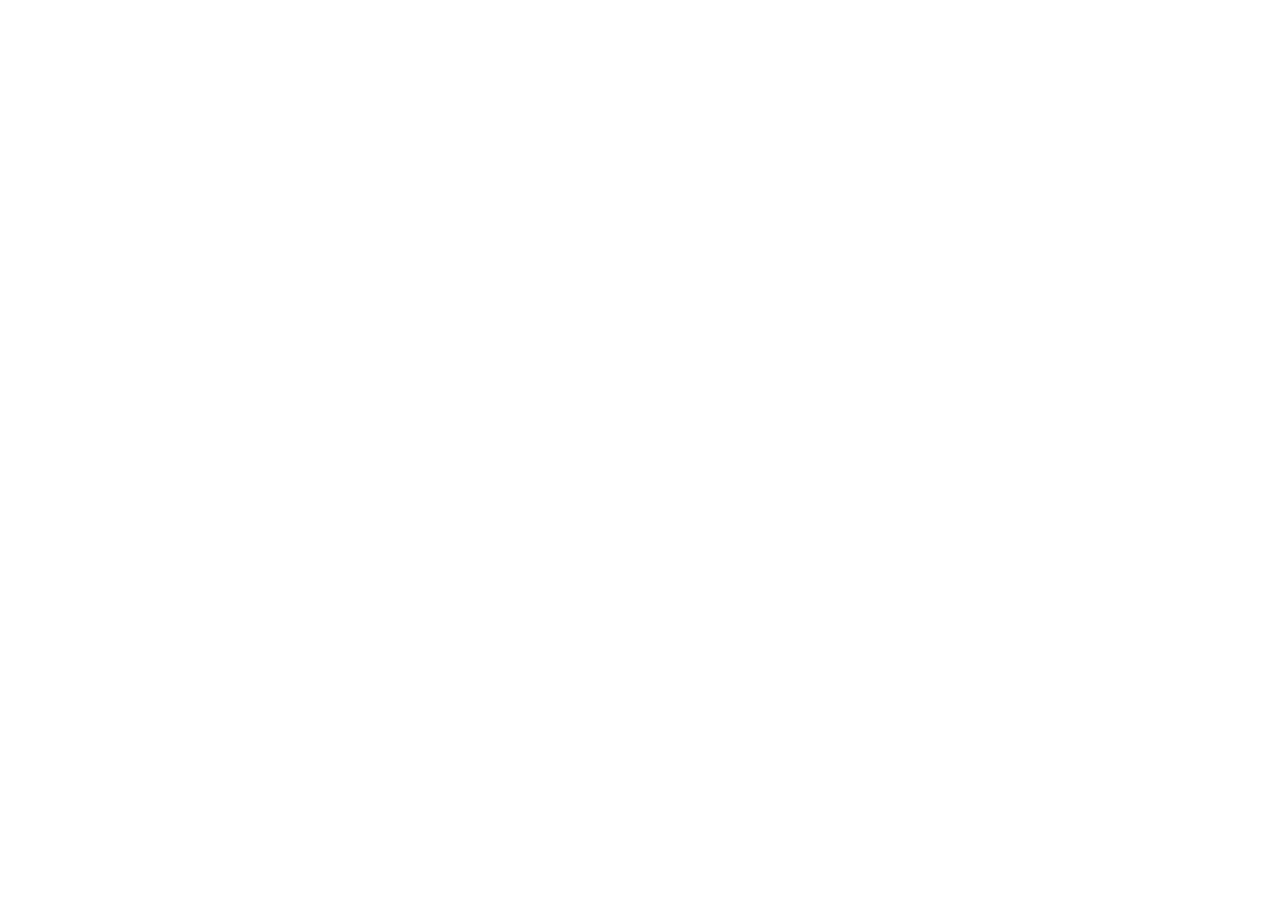
==== Assignment2/index.html @ fe0dda0d "Added a new file directory for assignment 2" ====
<!DOCTYPE html>
<html lang="en">
<head>
    <meta charset="UTF-8">
    <meta name="viewport" content="width=device-width, initial-scale=1.0">
    <title>Document</title>
    <!-- add the font family of your choice -->
    <link rel="stylesheet" href="reset.css">
    <link rel="stylesheet" href="style.css">
    <script src="script.js" defer=""></script>
  <style>undefined</style><link rel="preconnect" href="https://fonts.googleapis.com" crossorigin="use-credentials"><link rel="preconnect" href="https://fonts.gstatic.com"><link rel="stylesheet" href="https://fonts.googleapis.com/css2?family=Mulish:wght@200;300;400;500;600;700;800;900&amp;display=swa">
</head>
<body>
    
</body>
</html>
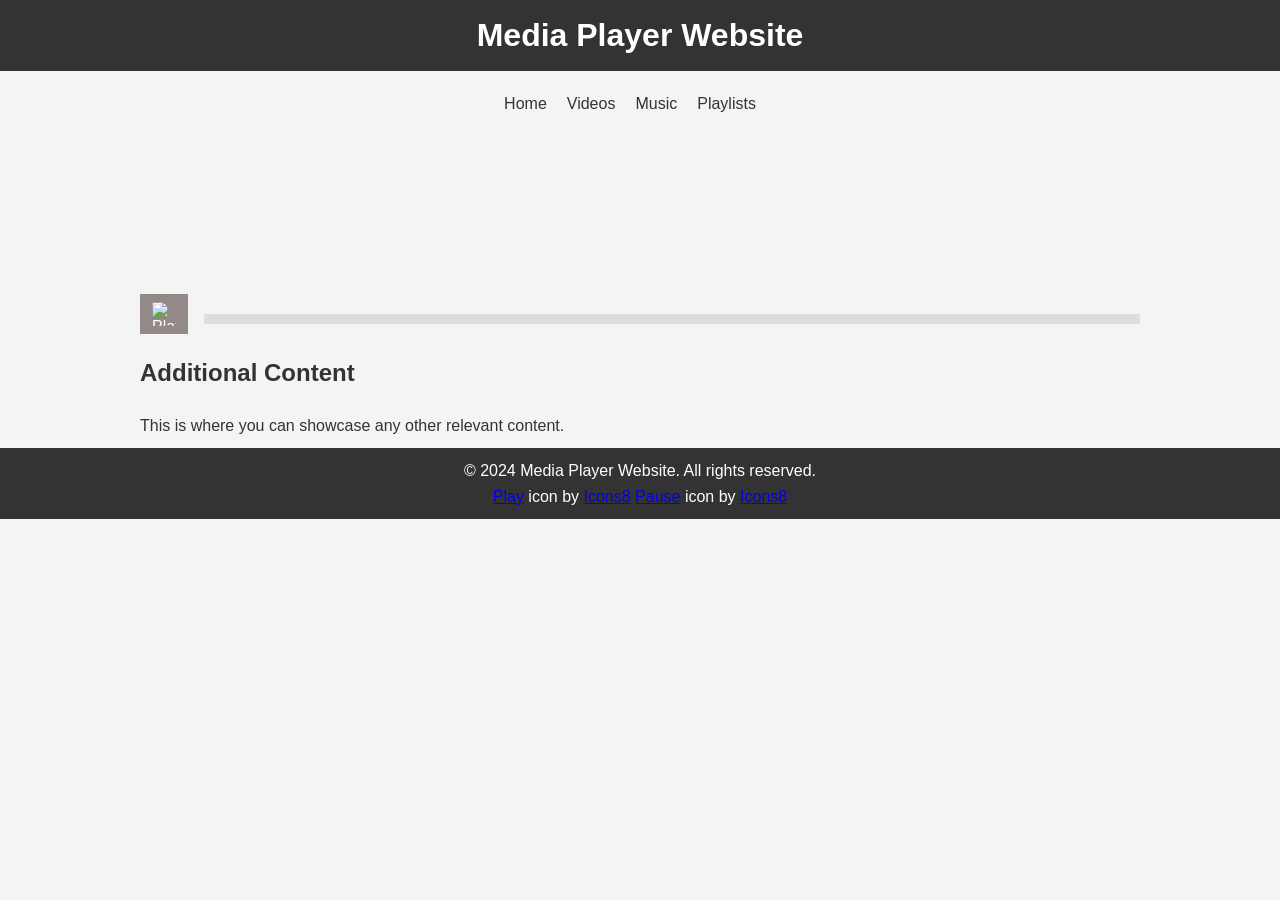
==== commit 5d702655: "Pulled the rest of the code from the website into the repository." ====
--- a/Assignment2/index.html
+++ b/Assignment2/index.html
@@ -10,7 +10,58 @@
     <script src="script.js" defer=""></script>
   <style>undefined</style><link rel="preconnect" href="https://fonts.googleapis.com" crossorigin="use-credentials"><link rel="preconnect" href="https://fonts.gstatic.com"><link rel="stylesheet" href="https://fonts.googleapis.com/css2?family=Mulish:wght@200;300;400;500;600;700;800;900&amp;display=swa">
 </head>
-<body>
-    
+<body cz-shortcut-listen="true">
+    <!-- Header Section -->
+    <header>
+      <h1>Media Player Website</h1>
+    </header>
+
+    <!-- Navigation Section -->
+    <nav>
+      <ul>
+        <li><a href="#">Home</a></li>
+        <li><a href="#">Videos</a></li>
+        <li><a href="#">Music</a></li>
+        <li><a href="#">Playlists</a></li>
+        <!-- Add or remove navigation items as needed -->
+      </ul>
+    </nav>
+
+    <!-- Main Content Section -->
+    <main class="container">
+      <!-- Media Player Section -->
+      <div class="media-player">
+        <video id="custom-video-player">
+          <source src="https://thelongesthumstore.sgp1.cdn.digitaloceanspaces.com/IM-2250/miac.mp4" type="video/mp4">
+        </video>
+        <div class="custom-controls">
+          <button id="play-pause-btn" onclick="togglePlayPause()">
+            <img id="play-pause-img" src="https://img.icons8.com/ios-glyphs/30/play--v1.png" alt="Play Button" width="24" height="24">
+          </button>
+          <!-- add the missing buttons or functionality here -->
+          <div class="progress-bar">
+            <span id="progress-bar-fill"></span>
+          </div>
+        </div>
+      </div>
+
+      <!-- Additional Content Section -->
+      <section>
+        <h2>Additional Content</h2>
+        <p>This is where you can showcase any other relevant content.</p>
+        <!-- Add more content as needed -->
+      </section>
+    </main>
+
+    <!-- Footer Section -->
+    <footer>
+      <p>© 2024 Media Player Website. All rights reserved.</p>
+      <a href="https://icons8.com/icon/59862/play">Play</a> icon by
+      <a href="https://icons8.com">Icons8</a>
+      <a href="https://icons8.com/icon/61012/pause">Pause</a> icon by
+      <a href="https://icons8.com">Icons8</a>
+    </footer>
+  
+
 </body>
 </html>
--- a/Assignment2/style.css
+++ b/Assignment2/style.css
@@ -0,0 +1,120 @@
+:root {
+  --primary-bg-color: #f4f4f4;
+  --text-color: #333;
+  --main-bg-color: #333;
+  --main-text-color: #fff;
+  --main-btn-bg-color: #938989;
+}
+
+body,
+h1,
+p,
+ul {
+  margin: 0;
+  padding: 0;
+}
+
+body {
+  font-family: "Arial", sans-serif;
+  background-color: var(--primary-bg-color);
+  color: var(--text-color);
+  line-height: 1.6;
+  display: flex;
+  flex-direction: column;
+  align-items: center;
+  justify-content: space-between;
+}
+
+/* Add additional styles as needed */
+
+/* Create a container for the main content */
+.container {
+  max-width: 1000px;
+  width: 100%;
+  padding: 10px;
+}
+
+/* Header styling */
+header {
+  background-color: var(--main-bg-color);
+  color: var(--main-text-color);
+  padding: 10px 0;
+  text-align: center;
+  width: 100%;
+}
+
+/* Navigation styling */
+nav {
+  margin-top: 20px;
+  text-align: center;
+}
+
+nav ul {
+  list-style: none;
+  display: flex;
+  justify-content: center;
+}
+
+nav ul li {
+  margin-right: 20px;
+}
+
+nav a {
+  text-decoration: none;
+  color: var(--text-color);
+}
+
+/* Media player styling */
+.media-player {
+  width: 100%;
+  margin: 0 auto;
+}
+
+.media-player video {
+  max-width: 100%;
+}
+
+.custom-controls {
+  display: flex;
+  justify-content: space-between;
+  align-items: center;
+  gap: 1rem;
+  margin-top: 10px;
+  width: 100%;
+}
+
+.custom-controls button {
+  background-color: var(--main-btn-bg-color);
+  color: var(--main-text-color);
+  border: none;
+  padding: 8px 12px;
+  cursor: pointer;
+  font-size: 16px;
+  display: flex;
+  align-items: center;
+}
+
+.progress-bar {
+  width: 100%;
+  height: 10px;
+  background-color: #ddd;
+  margin-top: 10px;
+  overflow: hidden;
+}
+
+.progress-bar span {
+  display: block;
+  height: 100%;
+  background-color: var(--main-bg-color);
+  width: 0;
+  transition: width 0.3s ease;
+}
+
+/* Footer styling */
+footer {
+  background-color: var(--main-bg-color);
+  color: var(--main-text-color);
+  text-align: center;
+  padding: 10px 0;
+  width: 100%;
+}
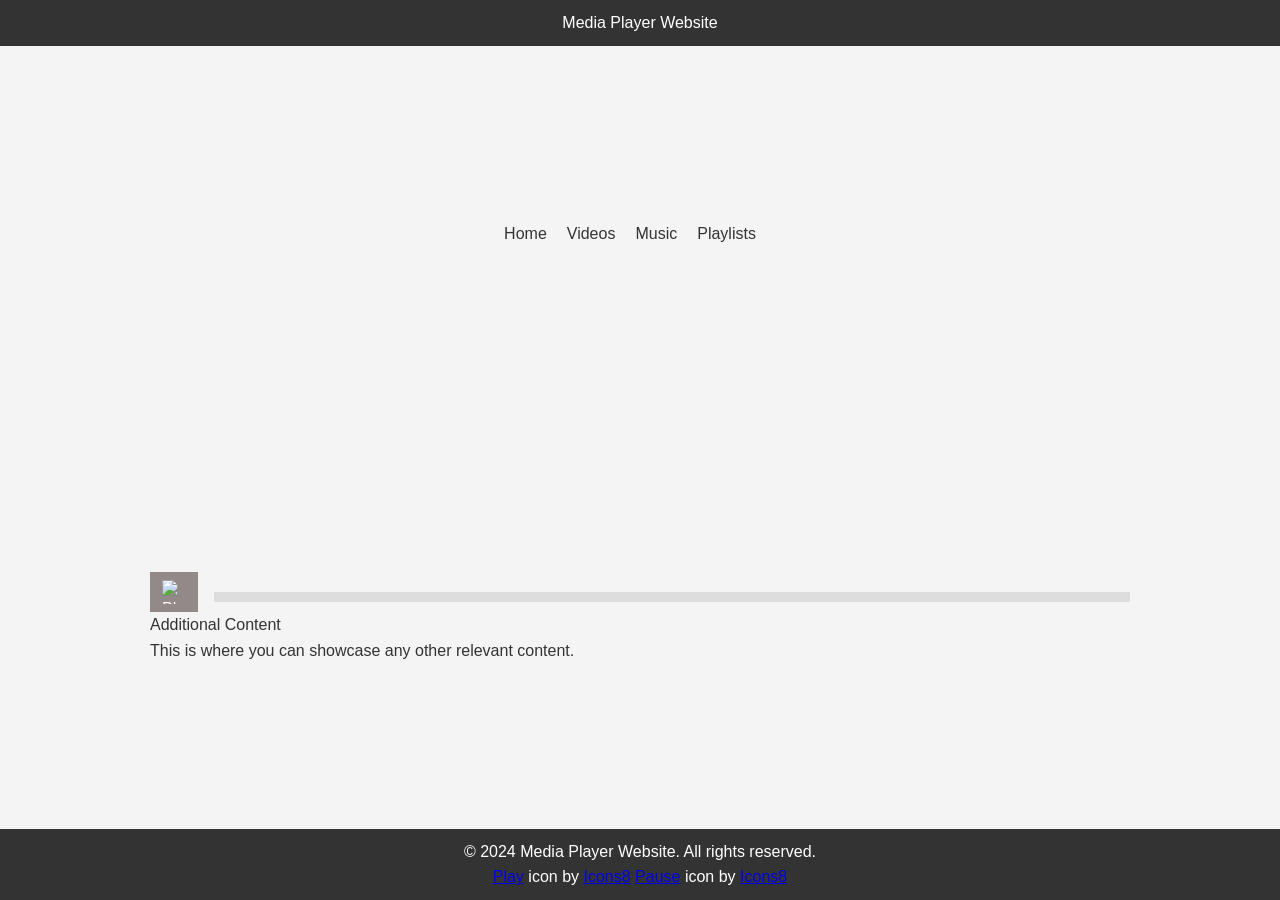
==== commit 766c4d36: "uhh dont know what these changes are" ====
--- a/Assignment2/index.html
+++ b/Assignment2/index.html
@@ -7,8 +7,9 @@
     <!-- add the font family of your choice -->
     <link rel="stylesheet" href="reset.css">
     <link rel="stylesheet" href="style.css">
-    <script src="script.js" defer=""></script>
-  <style>undefined</style><link rel="preconnect" href="https://fonts.googleapis.com" crossorigin="use-credentials"><link rel="preconnect" href="https://fonts.gstatic.com"><link rel="stylesheet" href="https://fonts.googleapis.com/css2?family=Mulish:wght@200;300;400;500;600;700;800;900&amp;display=swa">
+    <script src="script.js" defer></script>
+  <!-- <style>undefined</style> dont know wtf this is doing to the code-->
+  <link rel="preconnect" href="https://fonts.googleapis.com" crossorigin="use-credentials"><link rel="preconnect" href="https://fonts.gstatic.com"><link rel="stylesheet" href="https://fonts.googleapis.com/css2?family=Mulish:wght@200;300;400;500;600;700;800;900&amp;display=swa">
 </head>
 <body cz-shortcut-listen="true">
     <!-- Header Section -->
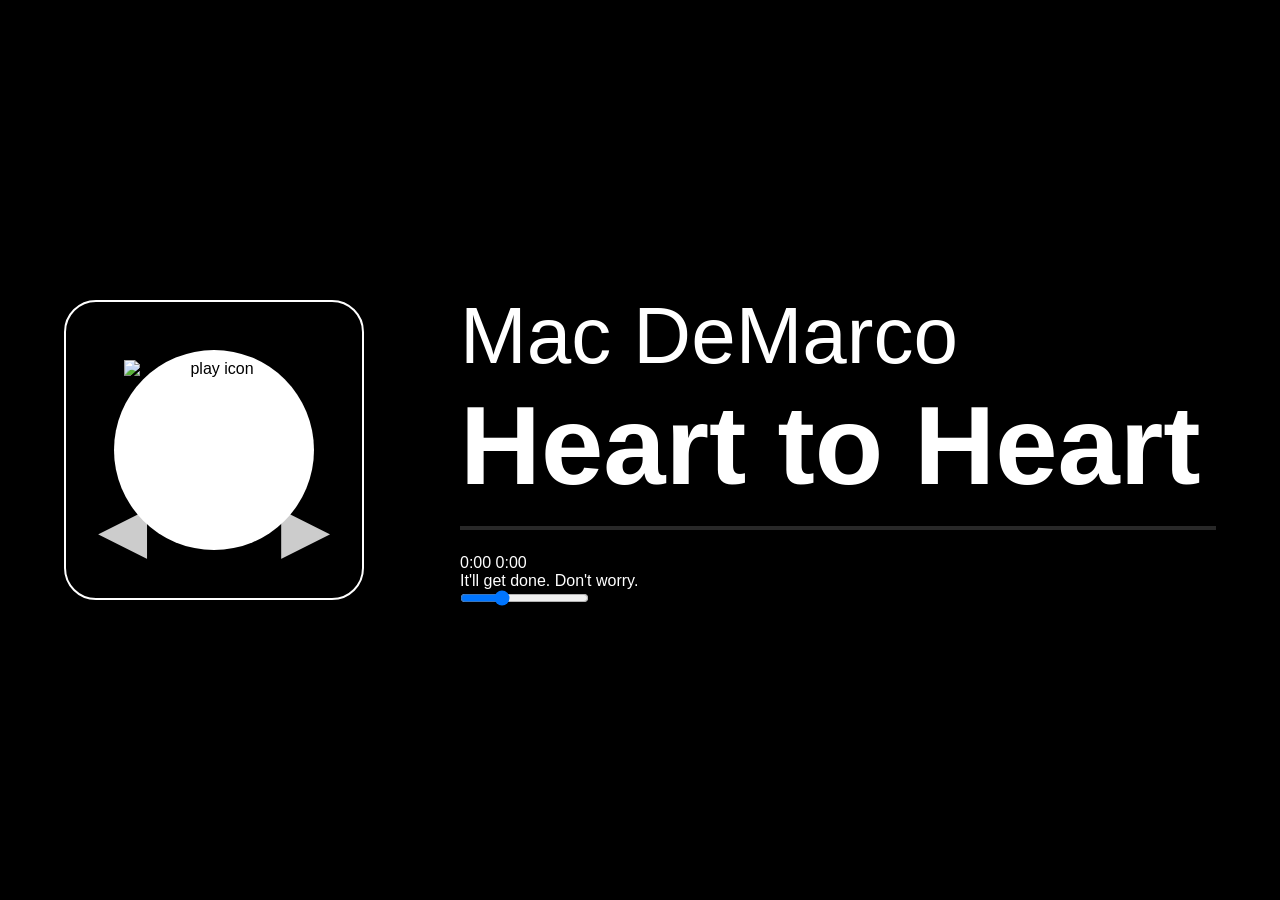
==== commit 3ff1138c: "Renamed to index.html" ====
--- a/Assignment2/index.html
+++ b/Assignment2/index.html
@@ -1,68 +1,87 @@
 <!DOCTYPE html>
+<!-- saved from url=(0041)https://rohitashokkhot.github.io/vplayer/ -->
 <html lang="en">
-<head>
-    <meta charset="UTF-8">
+  <!-- there was a nasty bit of code here that was causing all my comments to be rendered under js syntax, now exterminated -->
+  <head>
+    <meta http-equiv="Content-Type" content="text/html; charset=UTF-8">
     <meta name="viewport" content="width=device-width, initial-scale=1.0">
-    <title>Document</title>
-    <!-- add the font family of your choice -->
+    <!-- changing the header to something more therapeudic -->
+    <title>Slow down, relax.</title>
+    <link rel="preconnect" href="https://fonts.googleapis.com/">
+    <link rel="preconnect" href="https://fonts.gstatic.com/" crossorigin="">
+    <link href="css2" rel="stylesheet">
+    
     <link rel="stylesheet" href="reset.css">
     <link rel="stylesheet" href="style.css">
-    <script src="script.js" defer></script>
-  <!-- <style>undefined</style> dont know wtf this is doing to the code-->
-  <link rel="preconnect" href="https://fonts.googleapis.com" crossorigin="use-credentials"><link rel="preconnect" href="https://fonts.gstatic.com"><link rel="stylesheet" href="https://fonts.googleapis.com/css2?family=Mulish:wght@200;300;400;500;600;700;800;900&amp;display=swa">
-</head>
-<body cz-shortcut-listen="true">
-    <!-- Header Section -->
-    <header>
-      <h1>Media Player Website</h1>
-    </header>
+    <script src="script.js" defer=""></script>
+    
+    <link rel="preconnect" href="https://fonts.googleapis.com/" crossorigin="use-credentials">
+    <link rel="preconnect" href="https://fonts.gstatic.com/">
+    <link rel="stylesheet" href="css2(1)">
+  </head>
+  <body>
+    <!-- changing the whole html main structure to operate on an audio-player based ui -->
+    <main class="player-container">
+      <!-- changing this from a video element to an audio and linking my own music files -->
+      <audio id="currently-playing" src="heart-to-heart.mp3"></audio>
+      <section class="playback-controls">
+        <!-- playback-controls class groups the playback controls -->
+        <!-- using a button element here instead of a styled div as its more semantic for myself and for AT (assistive technology) -->
+        <!-- the nav-button class is attributed to both the 'rewind' and 'next' buttons functions as their purposes are the same, just opposites; as well instead of linking to icons for these im opting just to use a character that resembles the same thing, better for performance -->
+        <button id="prev-button" class="nav-button">
+          ◀
+        </button>
+        
+        <button id="play-pause-button" class="play-button">
+          <img src="play--v2.png" alt="play icon" id="play-pause-img">
+        </button>
+        
+        <button id="next-button" class="nav-button">
+          ▶
+        </button>
 
-    <!-- Navigation Section -->
-    <nav>
-      <ul>
-        <li><a href="#">Home</a></li>
-        <li><a href="#">Videos</a></li>
-        <li><a href="#">Music</a></li>
-        <li><a href="#">Playlists</a></li>
-        <!-- Add or remove navigation items as needed -->
-      </ul>
-    </nav>
+      </section>
 
-    <!-- Main Content Section -->
-    <main class="container">
-      <!-- Media Player Section -->
-      <div class="media-player">
-        <video id="custom-video-player">
-          <source src="https://thelongesthumstore.sgp1.cdn.digitaloceanspaces.com/IM-2250/miac.mp4" type="video/mp4">
-        </video>
-        <div class="custom-controls">
-          <button id="play-pause-btn" onclick="togglePlayPause()">
-            <img id="play-pause-img" src="https://img.icons8.com/ios-glyphs/30/play--v1.png" alt="Play Button" width="24" height="24">
-          </button>
-          <!-- add the missing buttons or functionality here -->
-          <div class="progress-bar">
-            <span id="progress-bar-fill"></span>
-          </div>
-        </div>
+      <section class="playback-info">
+      <!-- playback-info class groups the song information and progress bar of the song -->
+      <!-- this heading hierarchy intentionally makes the track title larger than the artist name -->
+      <h2 class="artist-name">
+        Mac DeMarco
+      </h2>
+      
+      <h1 class="track-title">
+        Heart to Heart
+      </h1>
+      
+      <!-- this div represents both the line for the full length of the song and the line for the elapsed time of the song. This is instantiated in HTML, styled in CSS, and then refreshed by my JS. pretty cool -->
+      <div id="progress-bar-container">
+        <span id="progress-bar"></span>
+      </div>
+      
+      <!-- this div represents the two duration timers accompanying the div above, one span targetable for the current time and the other for the total duration of the track -->
+      <div class="time-container">
+        <span id="current-time">0:00</span>
+        <span id="duration">0:00</span>
       </div>
 
-      <!-- Additional Content Section -->
-      <section>
-        <h2>Additional Content</h2>
-        <p>This is where you can showcase any other relevant content.</p>
-        <!-- Add more content as needed -->
-      </section>
+      <!-- this div is for the motivational quotes or messages that are periodically shown to the user, in line with the whole 'rest and relaxation' aesthetic -->
+      <div class="quote-box">
+        <p id="quote-text">
+          It'll get done. Don't worry.
+        </p>
+      </div>
+
+      <!-- this div is for all the 'comfort controls' i intend to implement (currently only one which allows users to slide their audio mix between the music and an environment ambience, heavy inspiration from when i personally used Headspace app) -->
+      <div class="comfort-controls">
+        <input
+          type="range"
+          id="calm-slider"
+          min="0"
+          max="100"
+          value="30"
+        >
+      </div>
+        </section>
     </main>
-
-    <!-- Footer Section -->
-    <footer>
-      <p>© 2024 Media Player Website. All rights reserved.</p>
-      <a href="https://icons8.com/icon/59862/play">Play</a> icon by
-      <a href="https://icons8.com">Icons8</a>
-      <a href="https://icons8.com/icon/61012/pause">Pause</a> icon by
-      <a href="https://icons8.com">Icons8</a>
-    </footer>
-  
-
-</body>
+  </body>
 </html>
--- a/Assignment2/style.css
+++ b/Assignment2/style.css
@@ -1,120 +1,247 @@
-:root {
-  --primary-bg-color: #f4f4f4;
-  --text-color: #333;
-  --main-bg-color: #333;
-  --main-text-color: #fff;
-  --main-btn-bg-color: #938989;
-}
-
-body,
-h1,
-p,
-ul {
-  margin: 0;
-  padding: 0;
-}
-
+/* adding more dividing lines to categorise styling attributes */
+
+/* universal styling to all html on page */
 body {
-  font-family: "Arial", sans-serif;
-  background-color: var(--primary-bg-color);
-  color: var(--text-color);
-  line-height: 1.6;
+  /* vh is targeting the viewport height, ensuring the contents of the page is AT LEAST using the full height of the screen */
+  min-height: 100vh;
+
+  /* colour styling for bg and elements, will probably change later */
+  background: black;
+  color: white;
+
+  /* flexbox attributes, make sure everything is centered on the page, lets keep it simple */
   display: flex;
   flex-direction: column;
-  align-items: center;
-  justify-content: space-between;
-}
-
-/* Add additional styles as needed */
-
-/* Create a container for the main content */
-.container {
-  max-width: 1000px;
-  width: 100%;
-  padding: 10px;
-}
-
-/* Header styling */
-header {
-  background-color: var(--main-bg-color);
-  color: var(--main-text-color);
-  padding: 10px 0;
-  text-align: center;
-  width: 100%;
-}
-
-/* Navigation styling */
-nav {
-  margin-top: 20px;
-  text-align: center;
-}
-
-nav ul {
-  list-style: none;
-  display: flex;
-  justify-content: center;
-}
-
-nav ul li {
-  margin-right: 20px;
-}
-
-nav a {
-  text-decoration: none;
-  color: var(--text-color);
-}
-
-/* Media player styling */
-.media-player {
-  width: 100%;
-  margin: 0 auto;
-}
-
-.media-player video {
-  max-width: 100%;
-}
-
-.custom-controls {
-  display: flex;
-  justify-content: space-between;
-  align-items: center;
-  gap: 1rem;
-  margin-top: 10px;
-  width: 100%;
-}
-
-.custom-controls button {
-  background-color: var(--main-btn-bg-color);
-  color: var(--main-text-color);
+  justify-content: center;
+  align-items: center;
+
+  /* equates to around 16px of space around all the elements from the viewport sides */
+  padding: 4rem;
+
+  /* need to change this */
+  font-family: "REM", sans-serif;
+
+  /* hides any element overflowing that isnt already visible to the user */
+  overflow: hidden;
+}
+
+/* styling to the spacing of the audioplayer container */
+.player-container {
+  /* take up to 1800px for width, if vp is less than simply fill */
+  width: 100%;
+  max-width: 1800px;
+
+/* flexbox attributes for the player container elements specifically, that is then being centered by the previously styled flexbox in the body */
+  display: flex;
+  /* aligning-items (that are already in the center of the page) to the center of their container, confusing but makes sense */
+  align-items: center;
+  /* gap between the playback info and controls */
+  gap: 6rem;
+}
+
+/* styling to the playback control elements */
+.playback-controls {
+  /* ensures that styling done to the spacing of playback control elements (skip, play/pause, rewind buttons) are applied from within (relative to) the player-controls container, not the page or the parental player-container */
+  position: relative;
+
+  /* this is overkill with the height but its just to give ample space to the buttons, they're centered anyways so its chill */
+  width: 300px;
+  height: 300px;
+
+  /* border enclosing the elements + rounding, gotta change this later -- dont like how it looks */
+  border: 2px solid white;
+  border-radius: 2rem;
+
+  /* centering elements within the overkill width and height styled above */
+  display: flex;
+  justify-content: center;
+  align-items: center;
+}
+
+/* specifically styling to the playbutton, which is a child class of the playback-controls class */
+.play-button {
+  width: 200px;
+  height: 200px;
+
+  /* how tf does 50% make it fully circular */
   border: none;
-  padding: 8px 12px;
+  border-radius: 50%;
+
+  background: white;
+
+  /* centering the play/pause images within the play-button container */
+  display: flex;
+  justify-content: center;
+  align-items: center;
+
+  /* making it so when a user hover overs the button it turns into a pointer, indicating it is an interactable element */
   cursor: pointer;
-  font-size: 16px;
-  display: flex;
-  align-items: center;
-}
-
-.progress-bar {
+
+  /* gradually reacts to the hover state change below */
+  transition: transform 0.25s ease;
+}
+
+/* change this later to preference, simply shrinks the button down slightly to indicate an active touch target */
+.play-button:hover {
+  transform: scale(0.97);
+}
+
+.play-button img {
+  width: 180px;
+  height: 180px;
+}
+
+/* styling both the forward and back buttons of the playback controls */
+.nav-button {
+  /* allows me to position the nav buttons without the other elements in the containers being affected by their spacing */
+  position: absolute;
+  bottom: 2rem;
+
+  border: none;
+  background: transparent;
+  color: white;
+  opacity: 0.8;
+  font-size: 4rem;
+
+  cursor:pointer;
+
+  transition: 
+    transform 1 ease-out,
+    opacity 0.5 ease;
+}
+
+/* on hover buttons slightly scale down and rise in opacity from 80% to 100%, may change later */
+.nav-button:hover {
+  transform: scale(0.95);
+  opacity: 1;
+}
+
+/* realigning the forward and back buttons 2 rems away from either side of the container */
+#prev-button {
+  left: 2rem;
+}
+
+#next-button {
+  right: 2rem;
+}
+
+.playback-info {
+  /* allows for the playback info to be filled in the remaining space on the right of playback control's container */
+  flex: 1 1 0%;
+}
+
+.artist-name {
+  font-size: 5rem;
+  font-weight: 300;
+  margin-bottom: 1rem;
+}
+
+.track-title {
+  font-size: 7rem;
+  font-weight: 700;
+  line-height: 0.85;
+  margin-bottom: 2rem
+}
+
+/* this targets the lines representing both the elapsed time and total time for the song duration */
+#progress-bar-container {
+  width: 100%;
+  height: 4px;
+
+  background: rgb(40,40,40);
+
+  /* overflow: hidden; */
+
+  margin-bottom: 1.5rem;
+}
+
+/* this styles specifically the length of the line which has elapsed in song duration */
+#progress-bar {
+  width:0%;
+  height:100%;
+
+  display: block;
+  background: white;
+  /* makes the progress bar increase each frame the monitor can view interpolatively, instead of once every second */
+  transition: width 0.1s linear;
+}
+
+.time-container
+
+/*
+
+ALL OF ROHIT'S CODE BELOW
+
+.double-border {
+  border: 6px double rgb(65, 41, 27);
+  border-radius: 16px;
+}
+
+video {
+  width: 800px;
+  height: auto;
+  border-radius: 12px;
+}
+
+h1 {
+  font-size: 2.3rem;
+  font-weight: bold;
+}
+.main-screen,
+.controls {
+  display: flex;
+  justify-content: center;
+  align-items: center;
+}
+
+.main-screen {
+  padding: 10px;
+  width: 100%;
+}
+
+.controls {
+  gap: 10px;
+  padding: 10px;
+}
+
+.playlist {
+  display: flex;
+  justify-content: space-around;
+  align-items: center;
+  gap: 10px;
+
+  padding: 10px;
+  border-bottom: 6px double rgb(65, 41, 27);
+}
+
+#progress-bar-container {
   width: 100%;
   height: 10px;
-  background-color: #ddd;
-  margin-top: 10px;
-  overflow: hidden;
-}
-
-.progress-bar span {
+  background-color: gray;
+}
+#progress-bar {
+  width: 0%;
   display: block;
+  background-color: coral;
   height: 100%;
-  background-color: var(--main-bg-color);
-  width: 0;
-  transition: width 0.3s ease;
-}
-
-/* Footer styling */
-footer {
-  background-color: var(--main-bg-color);
-  color: var(--main-text-color);
-  text-align: center;
-  padding: 10px 0;
-  width: 100%;
-}
+  transition: width 0.2s ease;
+}
+
+button {
+  cursor: pointer;
+  padding: 10px;
+  font-size: 1.2rem;
+  color: black;
+  border-radius: 12px;
+  background-color: rgba(250, 235, 215, 0.588);
+}
+
+button:hover {
+  scale: 0.9;
+  background-color: rgba(250, 235, 215, 0.25);
+}
+
+#likes {
+  font-size: 2.2rem;
+  color: rgb(168, 55, 55);
+} */
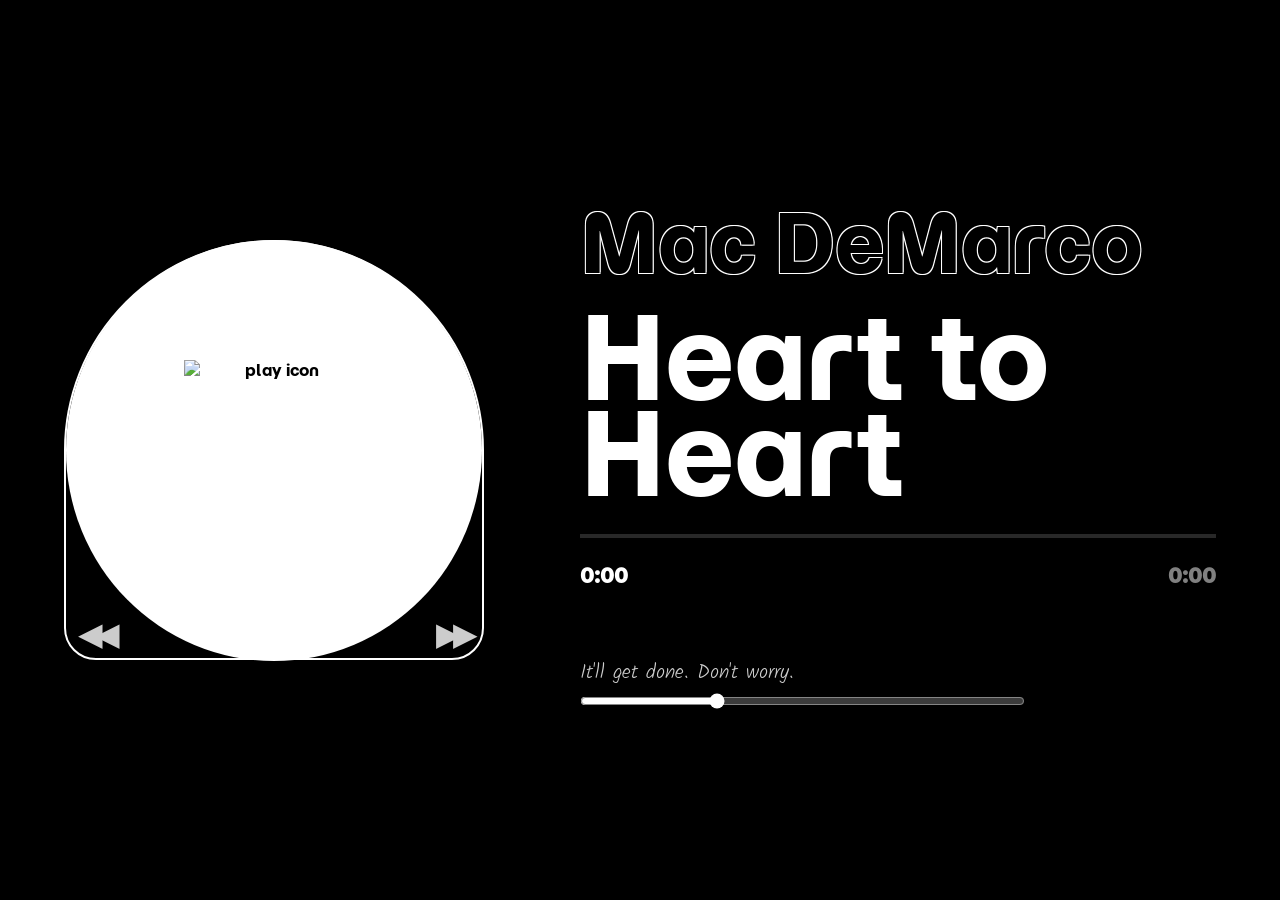
==== commit 5a47ebb8: "Linked 2 new google fonts, tweaked some elements for spacing in CSS" ====
--- a/Assignment2/index.html
+++ b/Assignment2/index.html
@@ -1,24 +1,41 @@
 <!DOCTYPE html>
-<!-- saved from url=(0041)https://rohitashokkhot.github.io/vplayer/ -->
 <html lang="en">
   <!-- there was a nasty bit of code here that was causing all my comments to be rendered under js syntax, now exterminated -->
+  
   <head>
     <meta http-equiv="Content-Type" content="text/html; charset=UTF-8">
     <meta name="viewport" content="width=device-width, initial-scale=1.0">
-    <!-- changing the header to something more therapeudic -->
-    <title>Slow down, relax.</title>
+
+    <!-- Links to Google Font API -->
     <link rel="preconnect" href="https://fonts.googleapis.com/">
     <link rel="preconnect" href="https://fonts.gstatic.com/" crossorigin="">
-    <link href="css2" rel="stylesheet">
+    <link rel="preconnect" href="https://fonts.googleapis.com/" crossorigin="use-credentials">
+    <link rel="preconnect" href="https://fonts.gstatic.com/">
     
+    <!-- links to Momo Trust Display font -->
+    <link rel="preconnect" href="https://fonts.googleapis.com">
+    <link rel="preconnect" href="https://fonts.gstatic.com" crossorigin>
+    <link href="https://fonts.googleapis.com/css2?family=Momo+Trust+Display&display=swap" rel="stylesheet">
+
+    <!-- links to Kalam font -->
+    <link rel="preconnect" href="https://fonts.googleapis.com">
+    <link rel="preconnect" href="https://fonts.gstatic.com" crossorigin>
+    <link href="https://fonts.googleapis.com/css2?family=Kalam:wght@300;400;700&display=swap" rel="stylesheet">
+
+    <!-- links to my Reset & Style CSS, as well as my JS file. -->
     <link rel="stylesheet" href="reset.css">
     <link rel="stylesheet" href="style.css">
     <script src="script.js" defer=""></script>
     
-    <link rel="preconnect" href="https://fonts.googleapis.com/" crossorigin="use-credentials">
-    <link rel="preconnect" href="https://fonts.gstatic.com/">
-    <link rel="stylesheet" href="css2(1)">
+    <!-- no clue what the purpose of these linked stylesheets are -->
+    <!-- <link rel="stylesheet" href="css2(1)"> -->
+    <!-- <link href="css2" rel="stylesheet"> -->
+
+    <!-- changing the header to something more therapeudic -->
+    <title>Slow down, relax.</title>
+
   </head>
+
   <body>
     <!-- changing the whole html main structure to operate on an audio-player based ui -->
     <main class="player-container">
@@ -29,7 +46,7 @@
         <!-- using a button element here instead of a styled div as its more semantic for myself and for AT (assistive technology) -->
         <!-- the nav-button class is attributed to both the 'rewind' and 'next' buttons functions as their purposes are the same, just opposites; as well instead of linking to icons for these im opting just to use a character that resembles the same thing, better for performance -->
         <button id="prev-button" class="nav-button">
-          ◀
+          ◀◀
         </button>
         
         <button id="play-pause-button" class="play-button">
@@ -37,7 +54,7 @@
         </button>
         
         <button id="next-button" class="nav-button">
-          ▶
+          ▶▶
         </button>
 
       </section>
--- a/Assignment2/style.css
+++ b/Assignment2/style.css
@@ -18,8 +18,8 @@
   /* equates to around 16px of space around all the elements from the viewport sides */
   padding: 4rem;
 
-  /* need to change this */
-  font-family: "REM", sans-serif;
+  /* sets the global font */
+  font-family: "Momo Trust Display", sans-serif;
 
   /* hides any element overflowing that isnt already visible to the user */
   overflow: hidden;
@@ -45,12 +45,15 @@
   position: relative;
 
   /* this is overkill with the height but its just to give ample space to the buttons, they're centered anyways so its chill */
-  width: 300px;
-  height: 300px;
-
-  /* border enclosing the elements + rounding, gotta change this later -- dont like how it looks */
+  width: 420px;
+  height: 420px;
+
+  /* border enclosing the elements + rounding, had to separate border radiuses into their own sides to get custom curving to make unique shape */
   border: 2px solid white;
-  border-radius: 2rem;
+    border-top-left-radius: 50%;
+    border-top-right-radius: 50%;
+    border-bottom-left-radius: 2rem;
+    border-bottom-right-radius: 2rem;
 
   /* centering elements within the overkill width and height styled above */
   display: flex;
@@ -60,8 +63,8 @@
 
 /* specifically styling to the playbutton, which is a child class of the playback-controls class */
 .play-button {
-  width: 200px;
-  height: 200px;
+  width: 421px;
+  height: 421px;
 
   /* how tf does 50% make it fully circular */
   border: none;
@@ -95,13 +98,14 @@
 .nav-button {
   /* allows me to position the nav buttons without the other elements in the containers being affected by their spacing */
   position: absolute;
-  bottom: 2rem;
+  bottom: 0.25rem;
 
   border: none;
   background: transparent;
   color: white;
   opacity: 0.8;
-  font-size: 4rem;
+  font-size: 2rem;
+  letter-spacing: -0.5rem;
 
   cursor:pointer;
 
@@ -118,11 +122,13 @@
 
 /* realigning the forward and back buttons 2 rems away from either side of the container */
 #prev-button {
-  left: 2rem;
-}
+  left: 0.75rem;
+}
+
+/* for some fuck ass reason the spacing is asymmetrical with the forward and back buttons, no idea whats causing it ill have to change it up later */
 
 #next-button {
-  right: 2rem;
+  right: 0.75rem;
 }
 
 .playback-info {
@@ -134,11 +140,22 @@
   font-size: 5rem;
   font-weight: 300;
   margin-bottom: 1rem;
+
+  color: black;
+  text-shadow:
+    -1px -1px 0 white,
+    1px -1px 0 white,
+    -1px 1px 0 white,
+    1px 1px 0 white;
+
+    /* originally i was gonna use this method of generating a text outline, but opted for the method above since its compatible with more browsers*/
+    /* color: transparent;
+    -webkit-text-stroke: 2px white; */
 }
 
 .track-title {
   font-size: 7rem;
-  font-weight: 700;
+  font-weight: 500;
   line-height: 0.85;
   margin-bottom: 2rem
 }
@@ -166,7 +183,47 @@
   transition: width 0.1s linear;
 }
 
-.time-container
+/* targetting the current time and total duration elements */
+.time-container {
+  /* css flexbox game coming in clutch here */
+  display: flex;
+  justify-content: space-between;
+  
+  font-size: 1.25em;
+  font-weight: 700;
+  
+  margin-bottom: 4rem;
+}
+
+/* just targeting the duration timer to appear darker than the current time element */
+#duration {
+  opacity: 50%
+}
+
+.quote-box {
+  max-width: 100%;
+  /* will change the opacity later */
+  opacity: 80%
+}
+
+#quote-text {
+  font-size: 20px;
+  font-family: Kalam;
+  font-weight: 300;
+  line-height: 2;
+}
+
+.comfort-controls {
+  display: flex;
+  align-items: center;
+  gap: 1rem;
+}
+
+#calm-slider {
+  width: 70%;
+  cursor: pointer;
+  accent-color: white;
+}
 
 /*
 
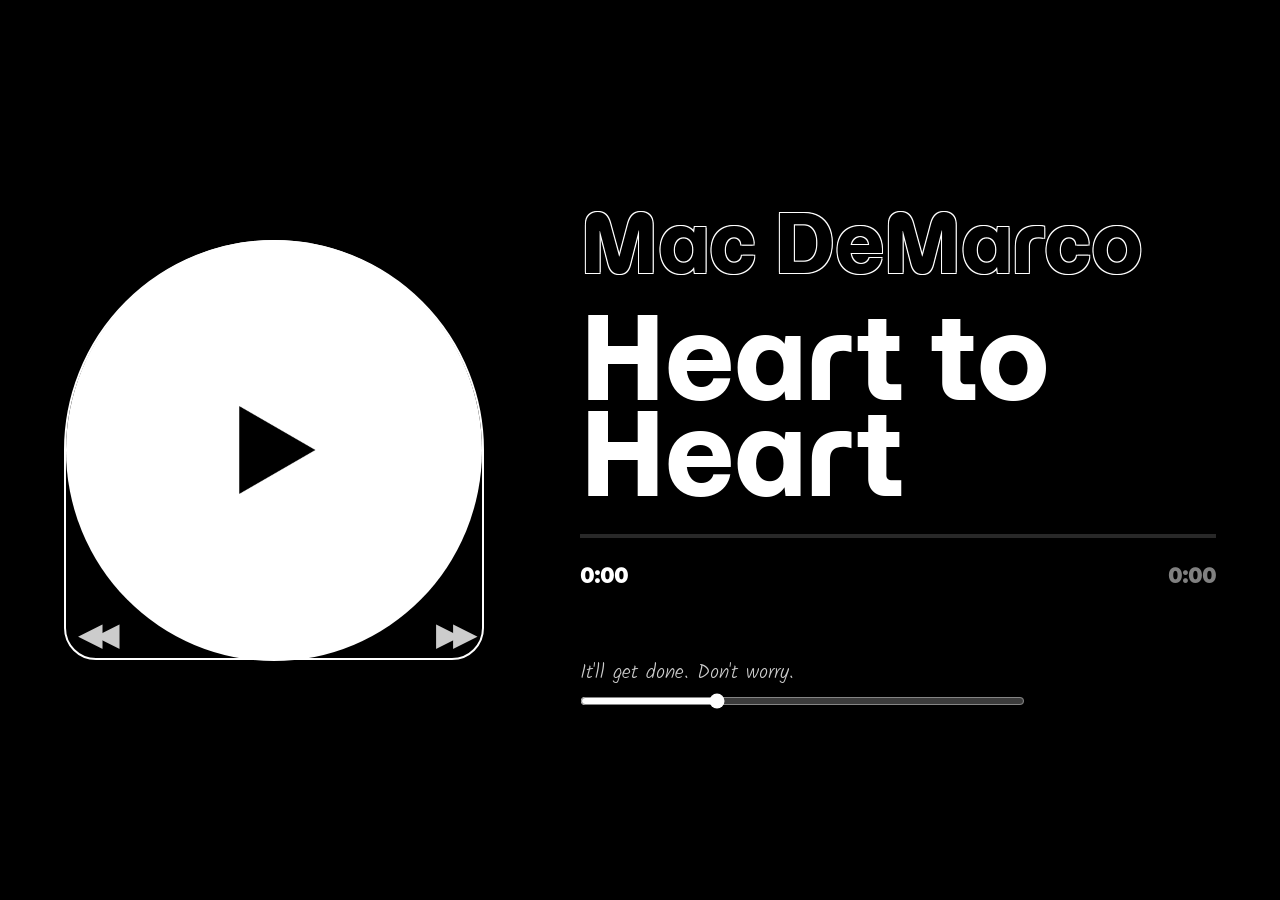
==== commit e431f7bb: "first final touches" ====
--- a/Assignment2/index.html
+++ b/Assignment2/index.html
@@ -40,17 +40,18 @@
     <!-- changing the whole html main structure to operate on an audio-player based ui -->
     <main class="player-container">
       <!-- changing this from a video element to an audio and linking my own music files -->
-      <audio id="currently-playing" src="heart-to-heart.mp3"></audio>
+      <!-- stream cafe - youtube.com/watch?v=TQvXEza4fPc -->
+      <audio id="currently-playing" src="https://file.garden/afmGk3tutzpQHcjJ/Stream%20Cafe%20-%201%20hour%20of%20comfy%20%26%20relaxing%20songs%20_%20royalty%20free%20vlog%20music%20%E2%9C%A8.mp3"></audio>
       <section class="playback-controls">
         <!-- playback-controls class groups the playback controls -->
         <!-- using a button element here instead of a styled div as its more semantic for myself and for AT (assistive technology) -->
         <!-- the nav-button class is attributed to both the 'rewind' and 'next' buttons functions as their purposes are the same, just opposites; as well instead of linking to icons for these im opting just to use a character that resembles the same thing, better for performance -->
-        <button id="prev-button" class="nav-button">
+        <button id="previous-button" class="nav-button">
           ◀◀
         </button>
         
         <button id="play-pause-button" class="play-button">
-          <img src="play--v2.png" alt="play icon" id="play-pause-img">
+          <img src="images/Play.png" alt="play icon" id="play-pause-img">
         </button>
         
         <button id="next-button" class="nav-button">
--- a/Assignment2/style.css
+++ b/Assignment2/style.css
@@ -110,8 +110,8 @@
   cursor:pointer;
 
   transition: 
-    transform 1 ease-out,
-    opacity 0.5 ease;
+    transform 1s ease-out,
+    opacity 0.5s ease;
 }
 
 /* on hover buttons slightly scale down and rise in opacity from 80% to 100%, may change later */
@@ -121,7 +121,7 @@
 }
 
 /* realigning the forward and back buttons 2 rems away from either side of the container */
-#prev-button {
+#previous-button {
   left: 0.75rem;
 }
 
@@ -167,7 +167,8 @@
 
   background: rgb(40,40,40);
 
-  /* overflow: hidden; */
+  /* to prevent progress bar from overflowing between transitions */
+  overflow: hidden;
 
   margin-bottom: 1.5rem;
 }
@@ -197,18 +198,19 @@
 
 /* just targeting the duration timer to appear darker than the current time element */
 #duration {
-  opacity: 50%
+  opacity: 0.5
 }
 
 .quote-box {
   max-width: 100%;
   /* will change the opacity later */
-  opacity: 80%
+  opacity: 0.8
 }
 
 #quote-text {
   font-size: 20px;
-  font-family: Kalam;
+  /* ensures the quote defaults to a system serif font in case they cant load Kalam from google fonts */
+  font-family: "Kalam", serif;
   font-weight: 300;
   line-height: 2;
 }
